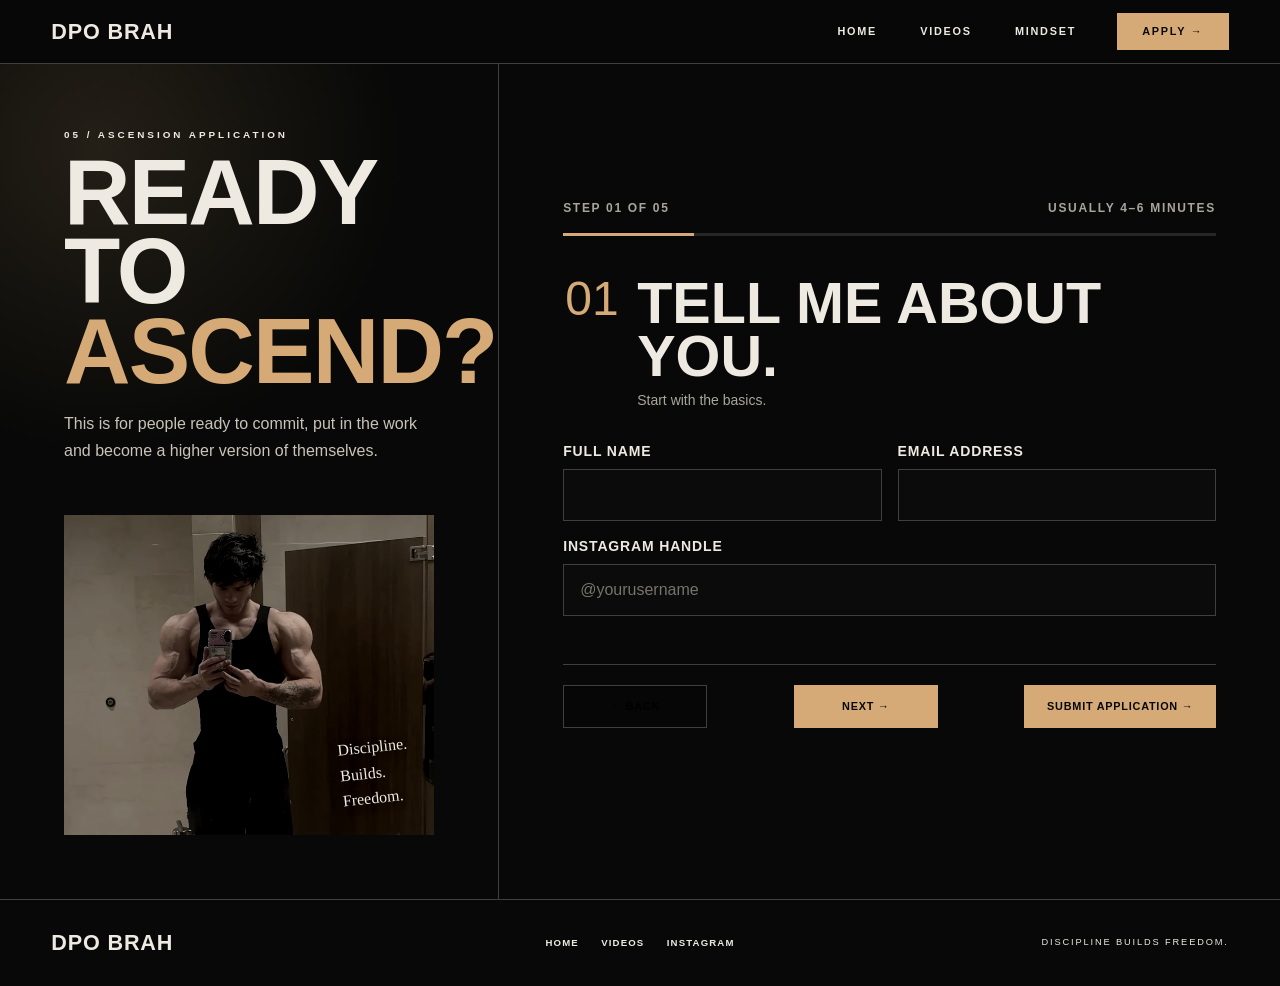
==== apply.html @ 9427c1d6 "Add branded coaching application" ====
<!doctype html>
<html lang="en">
  <head>
    <meta charset="utf-8" />
    <meta name="viewport" content="width=device-width, initial-scale=1" />
    <meta name="description" content="Apply for DPO Brah lifestyle coaching." />
    <title>Ascend Application — DPO Brah</title>
    <link rel="icon" href="favicon.svg" type="image/svg+xml" />
    <link rel="stylesheet" href="styles.css" />
    <script src="app.js" defer></script>
  </head>
  <body class="application-page">
    <a class="skip-link" href="#main">Skip to application</a>
    <header class="site-header" data-header>
      <a class="wordmark" href="index.html" aria-label="DPO Brah home">DPO BRAH</a>
      <button class="menu-toggle" type="button" aria-expanded="false" aria-controls="site-nav" data-menu-toggle>Menu</button>
      <nav class="site-nav" id="site-nav" aria-label="Primary navigation" data-nav>
        <a href="index.html">Home</a><a href="videos.html">Videos</a><a href="index.html#mindset">Mindset</a><a class="nav-cta" aria-current="page" href="/apply">Apply <span>→</span></a>
      </nav>
    </header>

    <main id="main" class="apply-layout">
      <aside class="apply-intro">
        <p class="kicker">05 / Ascension application</p>
        <h1>Ready to<br /><span>ascend?</span></h1>
        <p>This is for people ready to commit, put in the work and become a higher version of themselves.</p>
        <div class="apply-photo"><img src="assets/images/homepage/dpo-hero.webp" alt="DPO taking a gym mirror portrait in a black tank." /><em>Discipline.<br />Builds.<br />Freedom.</em></div>
      </aside>

      <section class="form-shell" aria-labelledby="form-title">
        <div class="form-topline"><span id="step-label">Step 01 of 05</span><span>Usually 4–6 minutes</span></div>
        <div class="form-progress" aria-hidden="true"><span data-progress></span></div>

        <form name="ascension-application" method="POST" action="/thank-you" data-netlify="true" netlify-honeypot="bot-field" data-application-form>
          <input type="hidden" name="form-name" value="ascension-application" />
          <input type="hidden" name="subject" value="New DPO Brah coaching application" />
          <p class="honeypot"><label>Do not fill this out: <input name="bot-field" /></label></p>

          <fieldset class="form-step is-active" data-step="0">
            <legend><span>01</span><strong id="form-title">Tell me about you.</strong><small>Start with the basics.</small></legend>
            <div class="field-grid two-col">
              <label>Full name <input type="text" name="full-name" autocomplete="name" required /></label>
              <label>Email address <input type="email" name="email" autocomplete="email" required /></label>
            </div>
            <label>Instagram handle <input type="text" name="instagram" autocomplete="off" placeholder="@yourusername" /></label>
          </fieldset>

          <fieldset class="form-step" data-step="1" hidden>
            <legend><span>02</span><strong>Define the target.</strong><small>What are we building toward?</small></legend>
            <label>Primary goal
              <select name="primary-goal" required><option value="">Select one</option><option>Build muscle</option><option>Lose body fat</option><option>Body recomposition</option><option>Improve training structure</option><option>Build better habits</option><option>Competition preparation</option><option>Other</option></select>
            </label>
            <label>What would a successful transformation look like for you? <textarea name="desired-outcome" rows="4" required></textarea></label>
            <label>Preferred timeframe
              <select name="timeframe" required><option value="">Select one</option><option>Next 8–12 weeks</option><option>Next 3–6 months</option><option>Next 6–12 months</option><option>Long-term lifestyle change</option></select>
            </label>
          </fieldset>

          <fieldset class="form-step" data-step="2" hidden>
            <legend><span>03</span><strong>Show me the baseline.</strong><small>Where are you starting?</small></legend>
            <label>Training experience
              <select name="training-experience" required><option value="">Select one</option><option>New — less than 1 year</option><option>Developing — 1 to 3 years</option><option>Experienced — 3 to 5 years</option><option>Advanced — more than 5 years</option></select>
            </label>
            <label>Describe your current training routine. <textarea name="current-routine" rows="4" required></textarea></label>
            <label>Anything that currently affects your ability to train? <textarea name="limitations" rows="3" placeholder="Optional — share only what is relevant to coaching"></textarea></label>
          </fieldset>

          <fieldset class="form-step" data-step="3" hidden>
            <legend><span>04</span><strong>Audit the lifestyle.</strong><small>The work outside the gym counts.</small></legend>
            <label>How many days per week can you consistently train?
              <select name="weekly-availability" required><option value="">Select one</option><option>2 days</option><option>3 days</option><option>4 days</option><option>5 days</option><option>6 or more days</option></select>
            </label>
            <div class="choice-field"><span>How consistent is your nutrition right now?</span>
              <label><input type="radio" name="nutrition-consistency" value="Needs structure" required /> Needs structure</label>
              <label><input type="radio" name="nutrition-consistency" value="Somewhat consistent" /> Somewhat consistent</label>
              <label><input type="radio" name="nutrition-consistency" value="Highly consistent" /> Highly consistent</label>
            </div>
          </fieldset>

          <fieldset class="form-step" data-step="4" hidden>
            <legend><span>05</span><strong>Make the decision.</strong><small>Why now?</small></legend>
            <label>Why are you ready to make this change now? <textarea name="why-now" rows="5" required></textarea></label>
            <label>How ready are you to follow a structured plan?
              <select name="coaching-readiness" required><option value="">Select one</option><option>Ready to start now</option><option>Ready within the next month</option><option>Still exploring my options</option></select>
            </label>
            <label class="agreement"><input type="checkbox" name="commitment" value="I agree" required /><span>I understand that results require consistent effort and honest communication.</span></label>
            <p class="privacy-note">Your answers are used only to review your coaching application. Do not include private medical or financial information.</p>
          </fieldset>

          <div class="form-actions">
            <button class="button button-ghost form-back" type="button" data-form-back hidden>← Back</button>
            <button class="button button-primary form-next" type="button" data-form-next>Next →</button>
            <button class="button button-primary form-submit" type="submit" data-form-submit hidden>Submit application →</button>
          </div>
          <p class="form-error" role="alert" data-form-error></p>
        </form>
      </section>
    </main>

    <footer class="site-footer"><a class="wordmark" href="index.html">DPO BRAH</a><nav><a href="index.html">Home</a><a href="videos.html">Videos</a><a href="https://www.instagram.com/dpo_brah/" target="_blank" rel="noreferrer">Instagram</a></nav><p>Discipline builds freedom.</p></footer>
  </body>
</html>
---- styles.css ----
:root{--ink:#070807;--panel:#0d0f0e;--paper:#eeeae2;--muted:#aaa59c;--bronze:#d5aa76;--line:#3d403c;--display:Impact,Haettenschweiler,"Arial Narrow Bold",sans-serif;--sans:"Arial Narrow",Arial,sans-serif;--hand:"Segoe Print","Bradley Hand",cursive}
*{box-sizing:border-box}html{scroll-behavior:smooth;background:var(--ink)}body{margin:0;color:var(--paper);background:var(--ink);font:16px/1.4 var(--sans)}img{display:block;width:100%}figure,p,h1,h2,h3{margin:0}a{color:inherit;text-decoration:none}button{font:inherit}:focus-visible{outline:2px solid var(--bronze);outline-offset:3px}.skip-link{position:fixed;top:-5rem;left:1rem;z-index:100;padding:.7rem 1rem;color:#000;background:var(--paper)}.skip-link:focus{top:1rem}
body:before{content:"";position:fixed;inset:0;z-index:-1;pointer-events:none;opacity:.12;background-image:repeating-linear-gradient(90deg,transparent 0,transparent 119px,rgba(255,255,255,.045) 120px),radial-gradient(circle at 30% 10%,#343125 0,transparent 35%)}
.site-header{position:sticky;top:0;z-index:40;display:flex;align-items:center;min-height:4rem;padding:.6rem clamp(1rem,4vw,3.4rem);border-bottom:1px solid var(--line);background:rgba(7,8,7,.96)}.wordmark{font:900 1.35rem/1 var(--sans);letter-spacing:.04em}.site-nav{display:flex;align-items:center;gap:clamp(1rem,3vw,2.8rem);margin-left:auto;text-transform:uppercase;font-size:.68rem;font-weight:900;letter-spacing:.16em}.site-nav a{padding:.7rem .15rem}.site-nav a:hover{color:var(--bronze)}.site-nav .nav-cta{min-width:7rem;padding:.7rem 1rem;color:#0a0a08;background:var(--bronze);text-align:center}.site-nav .nav-cta:hover{color:#0a0a08;background:var(--paper)}.menu-toggle{display:none;margin-left:auto;color:var(--paper);border:0;background:transparent;text-transform:uppercase;font-size:.7rem;font-weight:900;letter-spacing:.15em}
.poster-grid{display:grid;grid-template-columns:minmax(0,1.15fr) minmax(20rem,.9fr) 10.5rem;min-height:39rem;border-bottom:1px solid var(--line)}.hero-copy{display:flex;flex-direction:column;justify-content:center;padding:clamp(2rem,5vw,4.5rem)}.kicker{margin-bottom:.7rem;text-transform:uppercase;font-size:.62rem;font-weight:900;letter-spacing:.3em}.hero h1,.band-grid h2,.section-bar h2,.ready-band h2,.application h3,.final-cta h2,.archive-hero h1,.archive-toolbar h2,.dialog-meta h2{font-family:var(--display);font-weight:900;text-transform:uppercase;letter-spacing:-.02em;line-height:.88}.hero h1{font-size:clamp(4.7rem,8.4vw,9rem)}.hero h1 span,.mindset h2 span,.final-cta h2 span,.archive-hero h1 span{color:var(--bronze)}.hero-line{margin-top:.75rem;text-transform:uppercase;font-size:.75rem;font-weight:900;letter-spacing:.08em}.hero-actions{display:flex;gap:.75rem;margin-top:1.6rem}.button{display:inline-flex;align-items:center;justify-content:center;gap:.65rem;min-height:2.7rem;padding:.7rem 1.35rem;border:1px solid var(--line);text-transform:uppercase;font-size:.68rem;font-weight:900;letter-spacing:.07em;transition:.18s ease}.button:hover{transform:translateY(-2px)}.button-primary{color:#080808;border-color:var(--bronze);background:var(--bronze)}.button-ghost{background:rgba(0,0,0,.25)}.play-dot{display:grid;width:1.25rem;height:1.25rem;place-items:center;color:#000;border-radius:50%;background:var(--paper);font-size:.5rem;font-style:normal}.axis{margin-top:2.2rem;text-transform:uppercase;font-size:.59rem;font-weight:900;letter-spacing:.36em}.axis b{margin:0 .7rem;color:var(--bronze)}.hero-media{min-width:0;overflow:hidden;border-inline:1px solid var(--line)}.hero-media img{height:100%;object-fit:cover;object-position:52% 32%;filter:saturate(.72) contrast(1.13) brightness(.82)}.hero-note{display:flex;flex-direction:column;justify-content:space-between;padding:3rem 1.25rem 2rem}.hero-note em,.application figure em{font-family:var(--hand);font-size:1rem;line-height:1.6;transform:rotate(-7deg)}.hero-note p{padding-top:1.5rem;border-top:1px solid var(--line);text-transform:uppercase;font-size:.58rem;font-weight:900;letter-spacing:.19em;line-height:1.75}
.band-grid{display:grid;grid-template-columns:1fr 1.1fr .48fr;min-height:21rem;border-bottom:1px solid var(--line)}.band-grid>figure{overflow:hidden}.band-grid>figure img{height:100%;object-fit:cover;filter:saturate(.55) contrast(1.12)}.band-grid>div{display:flex;flex-direction:column;justify-content:center;padding:2.2rem 3rem;border-inline:1px solid var(--line)}.band-grid h2{font-size:clamp(3.7rem,7vw,7rem)}.band-grid>div>p:not(.kicker):not(.axis){max-width:31rem}.band-grid .boxed{align-self:flex-start;margin-top:1.2rem;padding:.55rem .75rem;border:1px solid var(--line)}.band-grid>aside{display:flex;flex-direction:column;justify-content:space-between;padding:3rem 1.6rem;text-transform:uppercase;font-size:.62rem;letter-spacing:.2em}.band-grid>aside em{font-family:var(--hand);text-transform:none;letter-spacing:0}
.section{padding:3.2rem clamp(1rem,4vw,3.4rem)}.compact{border-bottom:1px solid var(--line)}.section-bar{display:grid;grid-template-columns:2rem auto 1fr;align-items:center;gap:.55rem;margin-bottom:1.15rem;border-bottom:1px solid var(--line)}.section-bar>b{font-size:.7rem}.section-bar h2{font:900 .78rem/1 var(--sans);letter-spacing:.04em}.section-bar span{justify-self:end;text-transform:uppercase;color:var(--muted);font-size:.52rem;font-weight:900;letter-spacing:.28em}.protocol-grid{display:grid;grid-template-columns:1fr 1fr;gap:1rem}.protocol-card{display:grid;grid-template-columns:.9fr 1.1fr;min-height:18rem;border:1px solid var(--line);background:rgba(10,11,10,.78)}.protocol-card>img{height:100%;object-fit:cover;filter:saturate(.6) contrast(1.1)}.protocol-card>div{padding:1.2rem}.card-no{color:var(--bronze);font-size:.6rem;font-weight:900;letter-spacing:.12em}.protocol-card h3{margin:.2rem 0 .7rem;font:900 clamp(2rem,3.5vw,3.5rem)/.9 var(--display);text-transform:uppercase}.protocol-card ul{margin:.5rem 0 1.1rem;padding:0;list-style:none;font-size:.73rem;line-height:1.85}.protocol-card li:before{content:"✓";display:inline-grid;width:1rem;height:1rem;margin-right:.55rem;place-items:center;color:#111;border-radius:50%;background:var(--bronze);font-size:.58rem;font-weight:900}.protocol-card .button{width:100%}
.proof{background:#090a09}.proof-grid{display:grid;grid-template-columns:repeat(4,1fr);gap:.8rem}.proof-grid figure{position:relative;min-height:19rem;overflow:hidden;border:1px solid var(--line)}.proof-grid img{height:100%;object-fit:cover;filter:saturate(.64) contrast(1.15);transition:.3s ease}.proof-grid figure:hover img{transform:scale(1.025);filter:saturate(.9)}.proof-grid figcaption{position:absolute;inset:auto 0 0;padding:1rem .7rem;background:linear-gradient(transparent,rgba(0,0,0,.95));font:900 1.25rem/.9 var(--display);text-transform:uppercase}.archive-strip{display:flex;justify-content:space-between;margin-top:.8rem;padding:.85rem 1rem;color:#080808;background:var(--bronze);text-transform:uppercase;font-size:.65rem;font-weight:900;letter-spacing:.13em}
.mindset{grid-template-columns:1fr 1fr .38fr;min-height:26rem}.mindset figure img{object-position:center 25%}.mindset .signature{margin-top:1rem;font:1.35rem var(--hand);transform:rotate(-5deg)}.ready-band{display:grid;grid-template-columns:1.1fr .8fr auto;align-items:center;min-height:10rem;border-block:1px solid var(--line);overflow:hidden}.ready-band>div{padding:1.7rem clamp(1rem,4vw,3.4rem)}.ready-band h2{font-size:clamp(2.8rem,5vw,5.4rem)}.ready-band>div>p:last-child{text-transform:uppercase;font-size:.59rem;font-weight:900;letter-spacing:.2em}.ready-band img{height:10rem;object-fit:cover;object-position:center 35%;filter:saturate(.45) contrast(1.15)}.ready-band>.button{margin:0 clamp(1rem,4vw,3.4rem)}
.application-grid{display:grid;grid-template-columns:.65fr .75fr 1.35fr;border:1px solid var(--line)}.application-grid>figure{position:relative;min-height:31rem;overflow:hidden}.application-grid>figure img{height:100%;object-fit:cover;filter:saturate(.55) contrast(1.15)}.application-grid>figure em{position:absolute;left:1.4rem;bottom:1.5rem;text-shadow:0 2px 6px #000}.application-copy{padding:2.2rem;border-inline:1px solid var(--line)}.application-copy h3{font-size:clamp(3.2rem,5vw,6rem)}.application-copy>p:not(.kicker){margin:1rem 0 1.4rem;color:#cac4b9}.process{display:grid;grid-template-columns:repeat(5,1fr);margin:0;padding:1.4rem;list-style:none}.process li{padding:1rem;border-left:1px solid var(--line)}.process b,.process span,.process small{display:block}.process b{color:var(--bronze);font:2rem var(--display)}.process span{text-transform:uppercase;font-weight:900;font-size:.7rem}.process small{margin-top:.65rem;color:var(--muted);font-size:.64rem}.final-cta{display:flex;align-items:center;justify-content:space-between;gap:2rem;padding:2rem clamp(1rem,4vw,3.4rem);border-block:1px solid var(--line)}.final-cta h2{font-size:clamp(2.5rem,5vw,5.8rem)}
.site-footer{display:grid;grid-template-columns:1fr auto 1fr;align-items:center;gap:2rem;padding:2rem clamp(1rem,4vw,3.4rem)}.site-footer nav{display:flex;gap:1.4rem;text-transform:uppercase;font-size:.6rem;font-weight:900;letter-spacing:.12em}.site-footer p{justify-self:end;text-transform:uppercase;font-size:.58rem;letter-spacing:.2em}
.archive-hero{display:grid;grid-template-columns:1fr 16rem;min-height:23rem;padding:4rem clamp(1rem,4vw,3.4rem) 2rem;border-bottom:1px solid var(--line);background:radial-gradient(circle at 82% 25%,rgba(213,170,118,.2),transparent 25%)}.archive-hero>div{align-self:end}.archive-hero h1{font-size:clamp(5rem,11vw,11rem)}.archive-hero aside{display:flex;align-items:end;padding:1rem;border-left:1px solid var(--line);font:1rem/1.7 var(--hand);transform:rotate(-3deg)}.archive{padding-top:2rem}.archive-toolbar{display:flex;align-items:end;justify-content:space-between;gap:2rem;margin-bottom:1rem}.archive-toolbar h2{font-size:clamp(3rem,6vw,6rem)}.filters{display:flex;flex-wrap:wrap;gap:.4rem}.filter{padding:.55rem .75rem;color:var(--muted);border:1px solid var(--line);background:transparent;text-transform:uppercase;font-size:.59rem;font-weight:900;letter-spacing:.12em;cursor:pointer}.filter:hover,.filter.is-active{color:#080808;border-color:var(--bronze);background:var(--bronze)}.video-grid{display:grid;grid-template-columns:repeat(5,1fr);gap:.7rem}.video-card{position:relative;min-height:27rem;padding:0;overflow:hidden;color:var(--paper);border:1px solid var(--line);background:var(--panel);text-align:left;cursor:pointer}.video-card[hidden]{display:none}.video-card>img{height:100%;object-fit:cover;filter:saturate(.68) contrast(1.1);transition:.3s ease}.video-card:hover>img{transform:scale(1.03);filter:saturate(.95)}.video-overlay{position:absolute;inset:0;display:flex;flex-direction:column;justify-content:flex-end;padding:.8rem;background:linear-gradient(transparent 45%,rgba(0,0,0,.94))}.video-overlay strong{font:900 1.55rem/.9 var(--display);text-transform:uppercase}.video-overlay small{margin-top:.45rem;color:var(--bronze);text-transform:uppercase;font-size:.52rem;font-weight:900;letter-spacing:.14em}.play-mark{align-self:flex-start;margin-bottom:auto;padding:.35rem .5rem;color:#000;background:var(--bronze);text-transform:uppercase;font-size:.52rem;font-weight:900}.video-dialog{width:min(94vw,70rem);max-height:94vh;padding:0;color:var(--paper);border:1px solid var(--line);background:#080808}.video-dialog::backdrop{background:rgba(0,0,0,.88)}.dialog-shell{position:relative}.dialog-close{position:absolute;z-index:2;top:.8rem;right:.8rem;padding:.5rem .7rem;color:var(--paper);border:1px solid var(--line);background:#080808;text-transform:uppercase;font-size:.6rem;font-weight:900;cursor:pointer}.dialog-player{min-height:24rem;display:grid;place-items:center;background:#020202}.dialog-player video{display:block;width:100%;max-height:70vh}.dialog-meta{display:flex;align-items:end;justify-content:space-between;gap:1rem;padding:1rem;border-top:1px solid var(--line)}.dialog-meta h2{font-size:clamp(2.5rem,5vw,5rem)}.text-link{color:var(--bronze);text-transform:uppercase;font-size:.62rem;font-weight:900;letter-spacing:.1em}
.apply-layout{display:grid;grid-template-columns:minmax(22rem,.78fr) minmax(32rem,1.22fr);min-height:calc(100svh - 4rem);border-bottom:1px solid var(--line)}.apply-intro{display:flex;flex-direction:column;padding:clamp(2rem,5vw,4rem);border-right:1px solid var(--line);background:radial-gradient(circle at 20% 10%,rgba(213,170,118,.14),transparent 36%)}.apply-intro h1,.thank-you-copy h1{font:900 clamp(4rem,7.2vw,8rem)/.86 var(--display);text-transform:uppercase;letter-spacing:-.02em}.apply-intro h1 span,.thank-you-copy h1 span{color:var(--bronze)}.apply-intro>p:not(.kicker){max-width:33rem;margin-top:1.2rem;color:#c9c3b9;font-size:1rem;line-height:1.7}.apply-photo{position:relative;min-height:18rem;margin-top:auto;padding-top:2rem;overflow:hidden}.apply-photo img{height:20rem;object-fit:cover;object-position:center 28%;filter:saturate(.55) contrast(1.15) brightness(.78)}.apply-photo em{position:absolute;right:1.5rem;bottom:1.5rem;font:1rem/1.6 var(--hand);text-shadow:0 2px 8px #000;transform:rotate(-6deg)}
.form-shell{align-self:center;width:min(100%,54rem);padding:clamp(2rem,5vw,4.5rem)}.form-topline{display:flex;justify-content:space-between;color:var(--muted);text-transform:uppercase;font-size:.75rem;font-weight:900;letter-spacing:.14em}.form-progress{height:3px;margin:1rem 0 2.6rem;background:#262825}.form-progress span{display:block;width:20%;height:100%;background:var(--bronze);transition:width .25s ease}.form-step{min-width:0;margin:0;padding:0;border:0}.form-step[hidden]{display:none}.form-step legend{display:grid;grid-template-columns:3.5rem 1fr;column-gap:1rem;width:100%;margin-bottom:2rem}.form-step legend span{grid-row:1/3;color:var(--bronze);font:3rem/.9 var(--display)}.form-step legend strong{font:900 clamp(2.4rem,4.5vw,4.7rem)/.92 var(--display);text-transform:uppercase}.form-step legend small{margin-top:.45rem;color:var(--muted);font-size:.875rem}.field-grid{display:grid;gap:1rem}.two-col{grid-template-columns:1fr 1fr}.form-step>label,.field-grid label{display:grid;gap:.45rem;margin-bottom:1rem;text-transform:uppercase;font-size:.875rem;font-weight:900;letter-spacing:.06em}.form-step input:not([type="radio"]):not([type="checkbox"]),.form-step select,.form-step textarea{width:100%;min-height:3.25rem;padding:.85rem 1rem;color:var(--paper);border:1px solid var(--line);border-radius:0;background:#0a0b0a;font:1rem/1.35 var(--sans)}.form-step textarea{resize:vertical}.form-step select{color-scheme:dark}.form-step input::placeholder,.form-step textarea::placeholder{color:#77736d}.form-step input:focus,.form-step select:focus,.form-step textarea:focus{border-color:var(--bronze);outline:1px solid var(--bronze)}.choice-field{display:grid;gap:.65rem;margin-bottom:1rem}.choice-field>span{margin-bottom:.2rem;text-transform:uppercase;font-size:.875rem;font-weight:900;letter-spacing:.06em}.choice-field label,.agreement{display:flex!important;align-items:flex-start;gap:.75rem;margin:0!important;padding:.9rem 1rem;border:1px solid var(--line);background:#0a0b0a;text-transform:none!important;font-size:1rem!important;font-weight:400!important;letter-spacing:0!important;cursor:pointer}.choice-field input,.agreement input{flex:0 0 auto;width:1rem;height:1rem;margin:.15rem 0 0;accent-color:var(--bronze)}.privacy-note{margin-top:1rem;color:var(--muted);font-size:.875rem;line-height:1.5}.form-actions{display:flex;justify-content:space-between;gap:.75rem;margin-top:2rem;padding-top:1.25rem;border-top:1px solid var(--line)}.form-actions .button{min-width:9rem;cursor:pointer}.form-next,.form-submit{margin-left:auto}.form-error{min-height:1.4rem;margin-top:.8rem;color:#f1b5a7;font-size:.875rem}.honeypot{position:absolute!important;width:1px;height:1px;overflow:hidden;clip:rect(0 0 0 0);white-space:nowrap}
.thank-you-shell{display:grid;grid-template-columns:1fr .72fr;min-height:calc(100svh - 4rem);border-bottom:1px solid var(--line)}.thank-you-copy{align-self:center;padding:clamp(2rem,7vw,7rem)}.thank-you-copy>p:not(.kicker){max-width:40rem;margin-top:1.5rem;color:#c9c3b9;font-size:1.1rem;line-height:1.7}.thank-you-shell figure{position:relative;overflow:hidden;border-left:1px solid var(--line)}.thank-you-shell figure img{height:100%;object-fit:cover;filter:saturate(.55) contrast(1.16) brightness(.72)}.thank-you-shell figure em{position:absolute;right:2rem;bottom:2rem;font:1.6rem var(--hand);transform:rotate(-6deg)}
@media(max-width:1100px){.poster-grid{grid-template-columns:1fr 1fr}.hero-note{display:none}.protocol-card{grid-template-columns:1fr}.protocol-card>img{height:17rem}.video-grid{grid-template-columns:repeat(3,1fr)}.application-grid{grid-template-columns:.7fr 1fr}.process{grid-column:1/-1;border-top:1px solid var(--line)}.apply-layout{grid-template-columns:.7fr 1.3fr}.apply-photo{display:none}}
@media(max-width:760px){.site-header{position:sticky}.menu-toggle{display:block}.site-nav{position:absolute;top:100%;left:0;right:0;display:none;flex-direction:column;align-items:stretch;gap:0;padding:.7rem 1rem 1rem;background:#080808;border-bottom:1px solid var(--line)}.site-nav.is-open{display:flex}.site-nav a{text-align:center}.poster-grid{display:block;min-height:0}.hero-copy{min-height:34rem;padding:3rem 1rem}.hero h1{font-size:clamp(4.2rem,20vw,7rem)}.hero-media{height:31rem;border:0;border-top:1px solid var(--line)}.band-grid,.mindset{grid-template-columns:1fr}.band-grid>figure{height:24rem}.band-grid>div{padding:2.3rem 1rem;border:0;border-block:1px solid var(--line)}.band-grid>aside{min-height:12rem}.section{padding:2.5rem 1rem}.section-bar{grid-template-columns:2rem 1fr}.section-bar span{display:none}.protocol-grid,.proof-grid{grid-template-columns:1fr 1fr}.protocol-card>img{height:14rem}.ready-band{grid-template-columns:1fr}.ready-band img{display:none}.ready-band>.button{margin:0 1rem 1.5rem}.application-grid{grid-template-columns:1fr}.application-grid>figure{min-height:25rem}.application-copy{border:0;border-top:1px solid var(--line)}.process{grid-template-columns:1fr;padding:.8rem}.process li{display:grid;grid-template-columns:3rem 1fr;align-items:center;border-left:0;border-top:1px solid var(--line)}.process small{grid-column:2}.final-cta{align-items:flex-start;flex-direction:column}.site-footer{grid-template-columns:1fr}.site-footer nav{flex-wrap:wrap}.site-footer p{justify-self:start}.archive-hero{grid-template-columns:1fr;padding-top:3rem}.archive-hero aside{display:none}.video-grid{grid-template-columns:repeat(2,1fr)}.video-card{min-height:26rem}.archive-toolbar{align-items:flex-start;flex-direction:column}.apply-layout,.thank-you-shell{grid-template-columns:1fr}.apply-intro{min-height:24rem;border-right:0;border-bottom:1px solid var(--line)}.form-shell{padding:2rem 1rem}.two-col{grid-template-columns:1fr}.form-step legend{grid-template-columns:2.7rem 1fr}.form-step legend span{font-size:2.3rem}.thank-you-shell figure{min-height:28rem;border-left:0;border-top:1px solid var(--line)}}
@media(max-width:480px){.protocol-grid,.proof-grid,.video-grid{grid-template-columns:1fr}.hero-actions{align-items:stretch;flex-direction:column}.axis{line-height:2}.proof-grid figure,.video-card{min-height:31rem}.archive-strip{gap:1rem}.application-copy{padding:1.4rem}.dialog-meta{align-items:flex-start;flex-direction:column}}
@media(prefers-reduced-motion:reduce){html{scroll-behavior:auto}*,*:before,*:after{transition-duration:.01ms!important}}
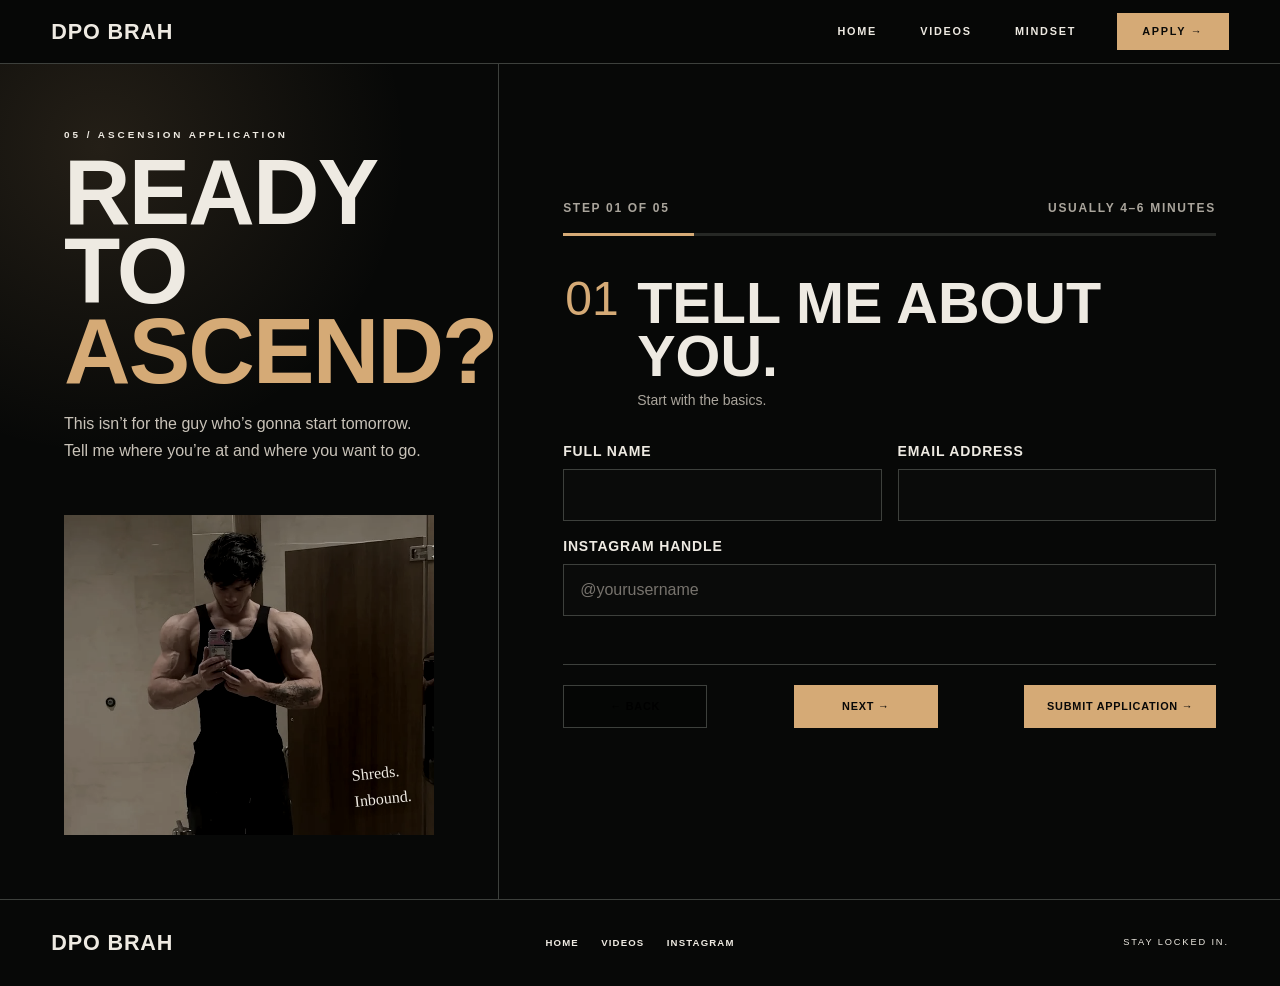
==== commit 2fe9f788: "Add files via upload" ====
--- a/apply.html
+++ b/apply.html
@@ -23,8 +23,8 @@
       <aside class="apply-intro">
         <p class="kicker">05 / Ascension application</p>
         <h1>Ready to<br /><span>ascend?</span></h1>
-        <p>This is for people ready to commit, put in the work and become a higher version of themselves.</p>
-        <div class="apply-photo"><img src="assets/images/homepage/dpo-hero.webp" alt="DPO taking a gym mirror portrait in a black tank." /><em>Discipline.<br />Builds.<br />Freedom.</em></div>
+        <p>This isn’t for the guy who’s gonna start tomorrow. Tell me where you’re at and where you want to go.</p>
+        <div class="apply-photo"><img src="assets/images/homepage/dpo-hero.webp" alt="DPO taking a gym mirror portrait in a black tank." /><em>Shreds.<br />Inbound.</em></div>
       </aside>
 
       <section class="form-shell" aria-labelledby="form-title">
@@ -97,6 +97,6 @@
       </section>
     </main>
 
-    <footer class="site-footer"><a class="wordmark" href="index.html">DPO BRAH</a><nav><a href="index.html">Home</a><a href="videos.html">Videos</a><a href="https://www.instagram.com/dpo_brah/" target="_blank" rel="noreferrer">Instagram</a></nav><p>Discipline builds freedom.</p></footer>
+    <footer class="site-footer"><a class="wordmark" href="index.html">DPO BRAH</a><nav><a href="index.html">Home</a><a href="videos.html">Videos</a><a href="https://www.instagram.com/dpo_brah/" target="_blank" rel="noreferrer">Instagram</a></nav><p>Stay locked in.</p></footer>
   </body>
 </html>
--- a/styles.css
+++ b/styles.css
@@ -2,7 +2,7 @@
 *{box-sizing:border-box}html{scroll-behavior:smooth;background:var(--ink)}body{margin:0;color:var(--paper);background:var(--ink);font:16px/1.4 var(--sans)}img{display:block;width:100%}figure,p,h1,h2,h3{margin:0}a{color:inherit;text-decoration:none}button{font:inherit}:focus-visible{outline:2px solid var(--bronze);outline-offset:3px}.skip-link{position:fixed;top:-5rem;left:1rem;z-index:100;padding:.7rem 1rem;color:#000;background:var(--paper)}.skip-link:focus{top:1rem}
 body:before{content:"";position:fixed;inset:0;z-index:-1;pointer-events:none;opacity:.12;background-image:repeating-linear-gradient(90deg,transparent 0,transparent 119px,rgba(255,255,255,.045) 120px),radial-gradient(circle at 30% 10%,#343125 0,transparent 35%)}
 .site-header{position:sticky;top:0;z-index:40;display:flex;align-items:center;min-height:4rem;padding:.6rem clamp(1rem,4vw,3.4rem);border-bottom:1px solid var(--line);background:rgba(7,8,7,.96)}.wordmark{font:900 1.35rem/1 var(--sans);letter-spacing:.04em}.site-nav{display:flex;align-items:center;gap:clamp(1rem,3vw,2.8rem);margin-left:auto;text-transform:uppercase;font-size:.68rem;font-weight:900;letter-spacing:.16em}.site-nav a{padding:.7rem .15rem}.site-nav a:hover{color:var(--bronze)}.site-nav .nav-cta{min-width:7rem;padding:.7rem 1rem;color:#0a0a08;background:var(--bronze);text-align:center}.site-nav .nav-cta:hover{color:#0a0a08;background:var(--paper)}.menu-toggle{display:none;margin-left:auto;color:var(--paper);border:0;background:transparent;text-transform:uppercase;font-size:.7rem;font-weight:900;letter-spacing:.15em}
-.poster-grid{display:grid;grid-template-columns:minmax(0,1.15fr) minmax(20rem,.9fr) 10.5rem;min-height:39rem;border-bottom:1px solid var(--line)}.hero-copy{display:flex;flex-direction:column;justify-content:center;padding:clamp(2rem,5vw,4.5rem)}.kicker{margin-bottom:.7rem;text-transform:uppercase;font-size:.62rem;font-weight:900;letter-spacing:.3em}.hero h1,.band-grid h2,.section-bar h2,.ready-band h2,.application h3,.final-cta h2,.archive-hero h1,.archive-toolbar h2,.dialog-meta h2{font-family:var(--display);font-weight:900;text-transform:uppercase;letter-spacing:-.02em;line-height:.88}.hero h1{font-size:clamp(4.7rem,8.4vw,9rem)}.hero h1 span,.mindset h2 span,.final-cta h2 span,.archive-hero h1 span{color:var(--bronze)}.hero-line{margin-top:.75rem;text-transform:uppercase;font-size:.75rem;font-weight:900;letter-spacing:.08em}.hero-actions{display:flex;gap:.75rem;margin-top:1.6rem}.button{display:inline-flex;align-items:center;justify-content:center;gap:.65rem;min-height:2.7rem;padding:.7rem 1.35rem;border:1px solid var(--line);text-transform:uppercase;font-size:.68rem;font-weight:900;letter-spacing:.07em;transition:.18s ease}.button:hover{transform:translateY(-2px)}.button-primary{color:#080808;border-color:var(--bronze);background:var(--bronze)}.button-ghost{background:rgba(0,0,0,.25)}.play-dot{display:grid;width:1.25rem;height:1.25rem;place-items:center;color:#000;border-radius:50%;background:var(--paper);font-size:.5rem;font-style:normal}.axis{margin-top:2.2rem;text-transform:uppercase;font-size:.59rem;font-weight:900;letter-spacing:.36em}.axis b{margin:0 .7rem;color:var(--bronze)}.hero-media{min-width:0;overflow:hidden;border-inline:1px solid var(--line)}.hero-media img{height:100%;object-fit:cover;object-position:52% 32%;filter:saturate(.72) contrast(1.13) brightness(.82)}.hero-note{display:flex;flex-direction:column;justify-content:space-between;padding:3rem 1.25rem 2rem}.hero-note em,.application figure em{font-family:var(--hand);font-size:1rem;line-height:1.6;transform:rotate(-7deg)}.hero-note p{padding-top:1.5rem;border-top:1px solid var(--line);text-transform:uppercase;font-size:.58rem;font-weight:900;letter-spacing:.19em;line-height:1.75}
+.poster-grid{display:grid;grid-template-columns:minmax(0,1.15fr) minmax(20rem,.9fr) 10.5rem;min-height:39rem;border-bottom:1px solid var(--line)}.hero-copy{display:flex;flex-direction:column;justify-content:center;padding:clamp(2rem,5vw,4.5rem)}.kicker{margin-bottom:.7rem;text-transform:uppercase;font-size:.62rem;font-weight:900;letter-spacing:.3em}.hero h1,.band-grid h2,.section-bar h2,.ready-band h2,.application h3,.final-cta h2,.archive-hero h1,.archive-toolbar h2,.dialog-meta h2{font-family:var(--display);font-weight:900;text-transform:uppercase;letter-spacing:-.02em;line-height:.88}.hero h1{font-size:clamp(4.7rem,8.4vw,9rem)}.hero h1 span,.mindset h2 span,.final-cta h2 span,.archive-hero h1 span{color:var(--bronze)}.hero-line{margin-top:.75rem;text-transform:uppercase;font-size:.75rem;font-weight:900;letter-spacing:.08em}.hero-actions{display:flex;flex-wrap:wrap;gap:.75rem;margin-top:1.6rem}.button{display:inline-flex;align-items:center;justify-content:center;gap:.65rem;min-height:2.7rem;padding:.7rem 1.35rem;border:1px solid var(--line);text-transform:uppercase;font-size:.68rem;font-weight:900;letter-spacing:.07em;transition:.18s ease}.button:hover{transform:translateY(-2px)}.button-primary{color:#080808;border-color:var(--bronze);background:var(--bronze)}.button-ghost{background:rgba(0,0,0,.25)}.button-library{min-width:11rem;color:#080808;border-color:var(--paper);background:var(--paper);box-shadow:0 0 0 1px rgba(213,170,118,.35),0 8px 24px rgba(213,170,118,.14)}.button-library:hover{border-color:var(--bronze);background:var(--bronze)}.play-dot{display:grid;width:1.25rem;height:1.25rem;place-items:center;color:#000;border-radius:50%;background:var(--bronze);font-size:.5rem;font-style:normal}.social-links{display:flex;gap:.65rem;margin-top:.8rem}.social-links a{display:flex;align-items:center;gap:.55rem;min-width:9.25rem;padding:.65rem .85rem;border:1px solid var(--bronze);background:rgba(213,170,118,.07);text-transform:uppercase;font-size:.65rem;font-weight:900;letter-spacing:.1em;transition:.18s ease}.social-links a:hover{color:#080808;background:var(--bronze);transform:translateY(-2px)}.social-links a span{font-size:1rem}.social-links a b{margin-left:auto;color:var(--bronze)}.social-links a:hover b{color:#080808}.axis{margin-top:1.6rem;text-transform:uppercase;font-size:.59rem;font-weight:900;letter-spacing:.36em}.axis b{margin:0 .7rem;color:var(--bronze)}.hero-media{position:relative;min-width:0;overflow:hidden;border-inline:1px solid var(--line);background:#050605;isolation:isolate;perspective:900px}.hero-media img{position:absolute;inset:0;width:100%;height:100%;object-fit:cover;object-position:50% 28%}.hero-depth-scene:after{content:"";position:absolute;z-index:2;inset:0;pointer-events:none;background:radial-gradient(circle at 52% 50%,transparent 22%,rgba(0,0,0,.12) 68%,rgba(0,0,0,.5) 100%);box-shadow:inset 0 0 0 1px rgba(213,170,118,.08)}.depth-background{z-index:0;transform:scale(1.035);filter:saturate(.62) contrast(1.14) brightness(.68);transition:transform .45s cubic-bezier(.2,.7,.2,1)}.depth-subject{z-index:1;transform:translate3d(var(--depth-x,0),var(--depth-y,0),70px) scale(1.075);filter:saturate(.82) contrast(1.14) brightness(.93) drop-shadow(0 22px 18px rgba(0,0,0,.72)) drop-shadow(0 0 20px rgba(213,170,118,.1));transition:transform .24s cubic-bezier(.2,.7,.2,1),filter .24s ease;will-change:transform}.hero-depth-scene:hover .depth-background{transform:scale(1.015)}.hero-depth-scene:hover .depth-subject{filter:saturate(.94) contrast(1.12) brightness(.98) drop-shadow(0 28px 22px rgba(0,0,0,.82)) drop-shadow(0 0 28px rgba(213,170,118,.16))}.hero-note{display:flex;flex-direction:column;justify-content:space-between;padding:3rem 1.25rem 2rem}.hero-note em,.application figure em{font-family:var(--hand);font-size:1rem;line-height:1.6;transform:rotate(-7deg)}.hero-note p{padding-top:1.5rem;border-top:1px solid var(--line);text-transform:uppercase;font-size:.58rem;font-weight:900;letter-spacing:.19em;line-height:1.75}
 .band-grid{display:grid;grid-template-columns:1fr 1.1fr .48fr;min-height:21rem;border-bottom:1px solid var(--line)}.band-grid>figure{overflow:hidden}.band-grid>figure img{height:100%;object-fit:cover;filter:saturate(.55) contrast(1.12)}.band-grid>div{display:flex;flex-direction:column;justify-content:center;padding:2.2rem 3rem;border-inline:1px solid var(--line)}.band-grid h2{font-size:clamp(3.7rem,7vw,7rem)}.band-grid>div>p:not(.kicker):not(.axis){max-width:31rem}.band-grid .boxed{align-self:flex-start;margin-top:1.2rem;padding:.55rem .75rem;border:1px solid var(--line)}.band-grid>aside{display:flex;flex-direction:column;justify-content:space-between;padding:3rem 1.6rem;text-transform:uppercase;font-size:.62rem;letter-spacing:.2em}.band-grid>aside em{font-family:var(--hand);text-transform:none;letter-spacing:0}
 .section{padding:3.2rem clamp(1rem,4vw,3.4rem)}.compact{border-bottom:1px solid var(--line)}.section-bar{display:grid;grid-template-columns:2rem auto 1fr;align-items:center;gap:.55rem;margin-bottom:1.15rem;border-bottom:1px solid var(--line)}.section-bar>b{font-size:.7rem}.section-bar h2{font:900 .78rem/1 var(--sans);letter-spacing:.04em}.section-bar span{justify-self:end;text-transform:uppercase;color:var(--muted);font-size:.52rem;font-weight:900;letter-spacing:.28em}.protocol-grid{display:grid;grid-template-columns:1fr 1fr;gap:1rem}.protocol-card{display:grid;grid-template-columns:.9fr 1.1fr;min-height:18rem;border:1px solid var(--line);background:rgba(10,11,10,.78)}.protocol-card>img{height:100%;object-fit:cover;filter:saturate(.6) contrast(1.1)}.protocol-card>div{padding:1.2rem}.card-no{color:var(--bronze);font-size:.6rem;font-weight:900;letter-spacing:.12em}.protocol-card h3{margin:.2rem 0 .7rem;font:900 clamp(2rem,3.5vw,3.5rem)/.9 var(--display);text-transform:uppercase}.protocol-card ul{margin:.5rem 0 1.1rem;padding:0;list-style:none;font-size:.73rem;line-height:1.85}.protocol-card li:before{content:"✓";display:inline-grid;width:1rem;height:1rem;margin-right:.55rem;place-items:center;color:#111;border-radius:50%;background:var(--bronze);font-size:.58rem;font-weight:900}.protocol-card .button{width:100%}
 .proof{background:#090a09}.proof-grid{display:grid;grid-template-columns:repeat(4,1fr);gap:.8rem}.proof-grid figure{position:relative;min-height:19rem;overflow:hidden;border:1px solid var(--line)}.proof-grid img{height:100%;object-fit:cover;filter:saturate(.64) contrast(1.15);transition:.3s ease}.proof-grid figure:hover img{transform:scale(1.025);filter:saturate(.9)}.proof-grid figcaption{position:absolute;inset:auto 0 0;padding:1rem .7rem;background:linear-gradient(transparent,rgba(0,0,0,.95));font:900 1.25rem/.9 var(--display);text-transform:uppercase}.archive-strip{display:flex;justify-content:space-between;margin-top:.8rem;padding:.85rem 1rem;color:#080808;background:var(--bronze);text-transform:uppercase;font-size:.65rem;font-weight:900;letter-spacing:.13em}
@@ -15,5 +15,7 @@
 .thank-you-shell{display:grid;grid-template-columns:1fr .72fr;min-height:calc(100svh - 4rem);border-bottom:1px solid var(--line)}.thank-you-copy{align-self:center;padding:clamp(2rem,7vw,7rem)}.thank-you-copy>p:not(.kicker){max-width:40rem;margin-top:1.5rem;color:#c9c3b9;font-size:1.1rem;line-height:1.7}.thank-you-shell figure{position:relative;overflow:hidden;border-left:1px solid var(--line)}.thank-you-shell figure img{height:100%;object-fit:cover;filter:saturate(.55) contrast(1.16) brightness(.72)}.thank-you-shell figure em{position:absolute;right:2rem;bottom:2rem;font:1.6rem var(--hand);transform:rotate(-6deg)}
 @media(max-width:1100px){.poster-grid{grid-template-columns:1fr 1fr}.hero-note{display:none}.protocol-card{grid-template-columns:1fr}.protocol-card>img{height:17rem}.video-grid{grid-template-columns:repeat(3,1fr)}.application-grid{grid-template-columns:.7fr 1fr}.process{grid-column:1/-1;border-top:1px solid var(--line)}.apply-layout{grid-template-columns:.7fr 1.3fr}.apply-photo{display:none}}
 @media(max-width:760px){.site-header{position:sticky}.menu-toggle{display:block}.site-nav{position:absolute;top:100%;left:0;right:0;display:none;flex-direction:column;align-items:stretch;gap:0;padding:.7rem 1rem 1rem;background:#080808;border-bottom:1px solid var(--line)}.site-nav.is-open{display:flex}.site-nav a{text-align:center}.poster-grid{display:block;min-height:0}.hero-copy{min-height:34rem;padding:3rem 1rem}.hero h1{font-size:clamp(4.2rem,20vw,7rem)}.hero-media{height:31rem;border:0;border-top:1px solid var(--line)}.band-grid,.mindset{grid-template-columns:1fr}.band-grid>figure{height:24rem}.band-grid>div{padding:2.3rem 1rem;border:0;border-block:1px solid var(--line)}.band-grid>aside{min-height:12rem}.section{padding:2.5rem 1rem}.section-bar{grid-template-columns:2rem 1fr}.section-bar span{display:none}.protocol-grid,.proof-grid{grid-template-columns:1fr 1fr}.protocol-card>img{height:14rem}.ready-band{grid-template-columns:1fr}.ready-band img{display:none}.ready-band>.button{margin:0 1rem 1.5rem}.application-grid{grid-template-columns:1fr}.application-grid>figure{min-height:25rem}.application-copy{border:0;border-top:1px solid var(--line)}.process{grid-template-columns:1fr;padding:.8rem}.process li{display:grid;grid-template-columns:3rem 1fr;align-items:center;border-left:0;border-top:1px solid var(--line)}.process small{grid-column:2}.final-cta{align-items:flex-start;flex-direction:column}.site-footer{grid-template-columns:1fr}.site-footer nav{flex-wrap:wrap}.site-footer p{justify-self:start}.archive-hero{grid-template-columns:1fr;padding-top:3rem}.archive-hero aside{display:none}.video-grid{grid-template-columns:repeat(2,1fr)}.video-card{min-height:26rem}.archive-toolbar{align-items:flex-start;flex-direction:column}.apply-layout,.thank-you-shell{grid-template-columns:1fr}.apply-intro{min-height:24rem;border-right:0;border-bottom:1px solid var(--line)}.form-shell{padding:2rem 1rem}.two-col{grid-template-columns:1fr}.form-step legend{grid-template-columns:2.7rem 1fr}.form-step legend span{font-size:2.3rem}.thank-you-shell figure{min-height:28rem;border-left:0;border-top:1px solid var(--line)}}
-@media(max-width:480px){.protocol-grid,.proof-grid,.video-grid{grid-template-columns:1fr}.hero-actions{align-items:stretch;flex-direction:column}.axis{line-height:2}.proof-grid figure,.video-card{min-height:31rem}.archive-strip{gap:1rem}.application-copy{padding:1.4rem}.dialog-meta{align-items:flex-start;flex-direction:column}}
-@media(prefers-reduced-motion:reduce){html{scroll-behavior:auto}*,*:before,*:after{transition-duration:.01ms!important}}
+@media(max-width:480px){.protocol-grid,.proof-grid,.video-grid{grid-template-columns:1fr}.hero-actions,.social-links{align-items:stretch;flex-direction:column}.social-links a{width:100%}.axis{line-height:2}.proof-grid figure,.video-card{min-height:31rem}.archive-strip{gap:1rem}.application-copy{padding:1.4rem}.dialog-meta{align-items:flex-start;flex-direction:column}}
+.client-results{border-bottom:1px solid var(--line);background:radial-gradient(circle at 18% 30%,rgba(213,170,118,.13),transparent 34%),#090a09}.testimonial-panel{display:grid;grid-template-columns:minmax(0,1.15fr) minmax(18rem,.85fr);border:1px solid var(--line);background:rgba(8,9,8,.86)}.testimonial-feature{position:relative;padding:clamp(2rem,5vw,4.6rem);border-right:1px solid var(--line);overflow:hidden}.testimonial-feature:before{content:"“";position:absolute;top:-2.5rem;right:1.5rem;color:rgba(213,170,118,.12);font:12rem/1 Georgia,serif}.testimonial-feature blockquote{position:relative;margin:0}.testimonial-feature blockquote p{max-width:15ch;font:900 clamp(2.8rem,5vw,5.8rem)/.92 var(--display);text-transform:uppercase;letter-spacing:-.02em}.testimonial-name{margin-top:2rem;color:var(--bronze);text-transform:uppercase;font-size:.8rem;font-weight:900;letter-spacing:.14em}.testimonial-role{margin-top:.25rem;color:var(--muted);text-transform:uppercase;font-size:.58rem;font-weight:900;letter-spacing:.18em}.testimonial-support{align-self:center;padding:clamp(1.5rem,4vw,3.5rem)}.testimonial-support>p{color:#cac4b9;font-size:1rem;line-height:1.7}.testimonial-details{margin-top:1.5rem;border-block:1px solid var(--line)}.testimonial-details summary{display:flex;align-items:center;justify-content:space-between;gap:1rem;padding:1rem 0;color:var(--bronze);text-transform:uppercase;font-size:.67rem;font-weight:900;letter-spacing:.14em;cursor:pointer;list-style:none}.testimonial-details summary::-webkit-details-marker{display:none}.testimonial-details summary span{font-size:1.25rem;transition:transform .2s ease}.testimonial-details[open] summary span{transform:rotate(45deg)}.testimonial-details>div{padding:0 0 1.2rem}.testimonial-details>div p{margin-top:1rem;color:var(--muted);font-size:.9rem;line-height:1.65}
+@media(max-width:760px){.testimonial-panel{grid-template-columns:1fr}.testimonial-feature{border-right:0;border-bottom:1px solid var(--line)}.testimonial-feature blockquote p{max-width:none;font-size:clamp(2.6rem,12vw,4.6rem)}}
+@media(prefers-reduced-motion:reduce){html{scroll-behavior:auto}*,*:before,*:after{transition-duration:.01ms!important}.depth-background{transform:scale(1.025)!important}.depth-subject{transform:scale(1.06)!important}}
